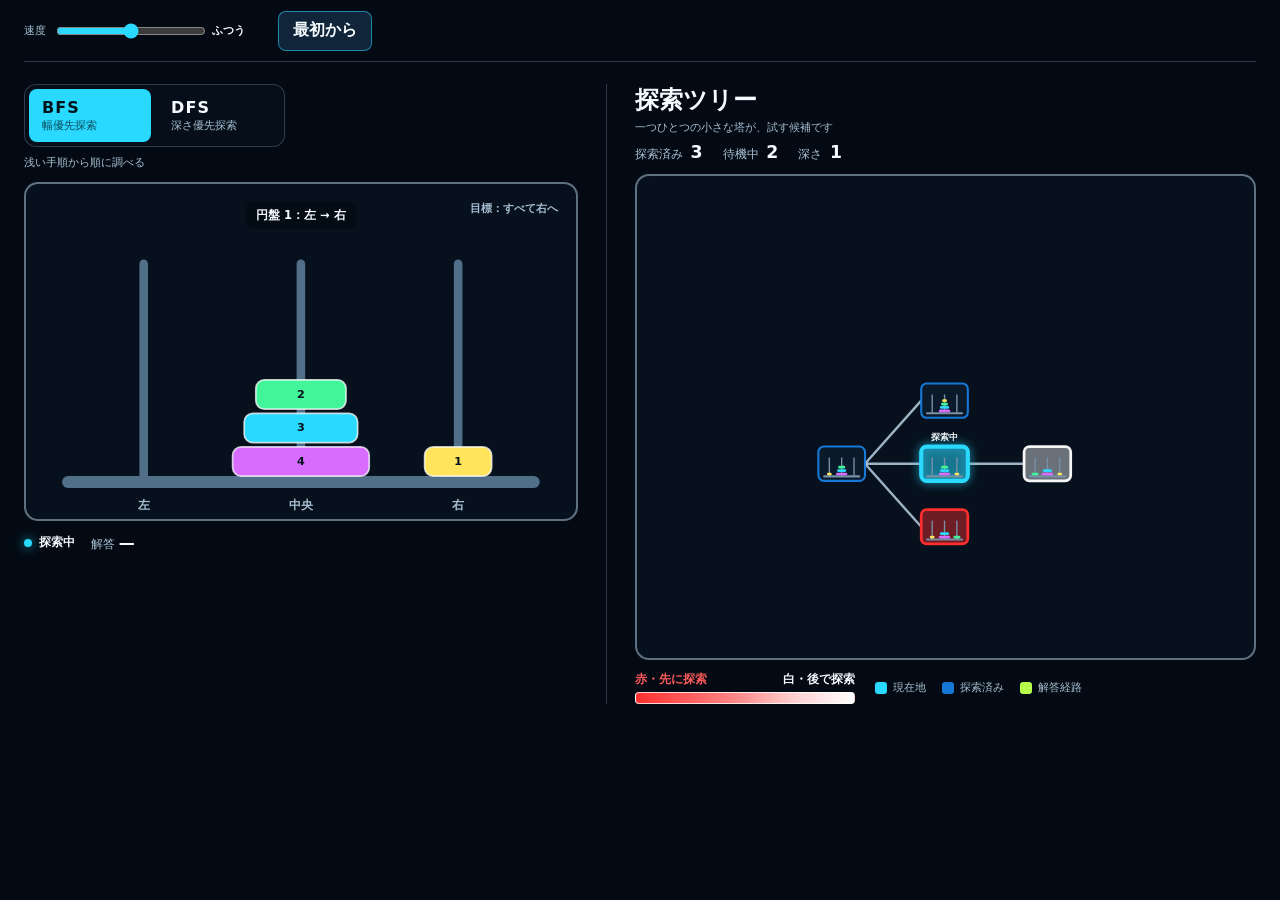
==== hanoi-search/index.html @ 5172ea23 "Add search algorithm demo (maze and Tower of Hanoi) for GitHub Pages Co-Authored-By: Claude Opus 5 <" ====
<!doctype html>
<html lang="ja">
  <head>
    <meta charset="UTF-8" />
    <meta name="viewport" content="width=device-width, initial-scale=1.0" />
    <meta name="description" content="ハノイの塔を探索木と一緒に可視化するBFS・DFSデモ" />
    <title>ハノイの塔 | BFS・DFS探索</title>
    <link rel="stylesheet" href="style.css" />
  </head>
  <body>
    <main class="app">
      <header class="topbar">
        <div class="controls">
          <label for="speed"><span>速度</span><input id="speed" type="range" min="1" max="5" value="3" /><strong id="speed-label">ふつう</strong></label>
          <button id="restart" type="button">最初から</button>
        </div>
      </header>

      <div class="workspace">
        <section class="tower-panel" aria-labelledby="algorithm-title">
          <header class="section-heading">
            <div>
              <h1 id="algorithm-title" class="sr-only">BFS <span>幅優先探索</span></h1>
              <div class="algorithm-switch" role="group" aria-label="探索アルゴリズム">
                <button class="algorithm-button active" type="button" data-algorithm="bfs" aria-pressed="true"><strong>BFS</strong><span>幅優先探索</span></button>
                <button class="algorithm-button" type="button" data-algorithm="dfs" aria-pressed="false"><strong>DFS</strong><span>深さ優先探索</span></button>
              </div>
              <p id="algorithm-copy">浅い手順から順に調べる</p>
            </div>
          </header>

          <div class="tower-stage">
            <span class="goal-caption">目標：すべて右へ</span>
            <svg id="tower" viewBox="0 0 640 390" role="img" aria-labelledby="tower-title tower-desc">
              <title id="tower-title">現在探索しているハノイの塔</title>
              <desc id="tower-desc">ランダムに配置された4枚の円盤を右の柱へ集めます</desc>
              <g class="tower-structure" aria-hidden="true">
                <rect class="base" x="42" y="340" width="556" height="14" rx="7"></rect>
                <rect class="peg" x="132" y="88" width="10" height="258" rx="5"></rect>
                <rect class="peg" x="315" y="88" width="10" height="258" rx="5"></rect>
                <rect class="peg" x="498" y="88" width="10" height="258" rx="5"></rect>
                <text x="137" y="378">左</text><text x="320" y="378">中央</text><text x="503" y="378">右</text>
              </g>
              <g id="disks" aria-hidden="true"></g>
            </svg>
            <div class="move-caption" id="move-caption" aria-live="polite">開始状態</div>
          </div>

          <div class="solution-summary" aria-label="解答と再生">
            <div class="solution-state">
              <div class="status" id="status" role="status" aria-live="polite"><i aria-hidden="true"></i><span>探索中</span></div>
              <span class="solution-length">解答 <strong id="path-count">—</strong></span>
            </div>
            <div class="result-actions" id="result-actions" hidden>
              <button id="view-solution" type="button">解答経路を見る</button>
              <span id="countdown-label"><strong id="countdown">5</strong>秒後に次へ</span>
            </div>
          </div>
        </section>

        <section class="tree-panel" aria-labelledby="tree-title">
          <header class="section-heading tree-heading">
            <div>
              <h2 id="tree-title">探索ツリー</h2>
              <p>一つひとつの小さな塔が、試す候補です</p>
            </div>
          </header>

          <div class="metrics" aria-label="探索ツリーの状況">
            <span>探索済み <strong id="visited-count">0</strong></span>
            <span>待機中 <strong id="frontier-count">1</strong></span>
            <span>深さ <strong id="depth-count">0</strong></span>
          </div>

          <div class="tree-stage">
            <svg id="tree" viewBox="-450 -300 900 600" role="img" aria-labelledby="tree-svg-title tree-svg-desc">
              <title id="tree-svg-title">ハノイの塔の探索ツリー</title>
              <desc id="tree-svg-desc">発見された状態が親の右側へ枝分かれし、カメラが現在地へ緩やかに追従します</desc>
              <g id="tree-edges"></g>
              <g id="tree-nodes"></g>
            </svg>
          </div>

          <div class="color-guide" aria-label="探索ツリーの色の説明">
            <div class="frontier-key" aria-label="探索候補は赤を先に、白を後で探索します">
              <span>赤・先に探索</span><span>白・後で探索</span><i aria-hidden="true"></i>
            </div>
            <div class="tree-legend">
              <span><i class="current"></i>現在地</span>
              <span><i class="visited"></i>探索済み</span>
              <span><i class="path"></i>解答経路</span>
            </div>
          </div>
        </section>
      </div>
    </main>

    <script src="../search-demo/bridge.js"></script>
    <script src="script.js"></script>
  </body>
</html>
---- hanoi-search/style.css ----
:root {
  color-scheme: dark;
  --bg: #030a13;
  --surface: #06111d;
  --surface-raised: #10253a;
  --line: rgba(200, 224, 245, 0.22);
  --line-strong: rgba(200, 224, 245, 0.46);
  --text: #f5fbff;
  --muted: #a8bfd3;
  --cyan: #29d9ff;
  --green: #42f59b;
  --path: #b7ff4a;
  --visited: #1479d7;
  --peg: #526f89;
  font-family: Inter, "Noto Sans JP", "Yu Gothic UI", "Meiryo", system-ui, sans-serif;
}

* { box-sizing: border-box; }

[hidden] { display: none !important; }
.sr-only { position: absolute; width: 1px; height: 1px; overflow: hidden; clip-path: inset(50%); white-space: nowrap; }

body {
  margin: 0;
  min-width: 320px;
  min-height: 100vh;
  overflow-x: hidden;
  background: var(--bg);
  color: var(--text);
}

button,
input { font: inherit; }

button:focus-visible,
input:focus-visible {
  outline: 3px solid rgba(41, 217, 255, 0.6);
  outline-offset: 3px;
}

.app {
  width: min(1600px, 100%);
  margin: 0 auto;
  padding: 0 24px 24px;
}

.topbar {
  min-height: 62px;
  display: flex;
  align-items: center;
  gap: 28px;
  border-bottom: 1px solid var(--line);
}

.algorithm-switch {
  display: flex;
  gap: 7px;
  padding: 4px;
  border: 1px solid var(--line);
  border-radius: 12px;
  background: #050e19;
}

.algorithm-button {
  min-width: 122px;
  padding: 9px 13px;
  border: 0;
  border-radius: 8px;
  background: transparent;
  color: var(--text);
  text-align: left;
  cursor: pointer;
}

.algorithm-button strong,
.algorithm-button span { display: block; }

.algorithm-button strong { letter-spacing: 0.07em; }
.algorithm-button span { margin-top: 2px; color: var(--muted); font-size: 0.68rem; }

.algorithm-button.active {
  background: var(--cyan);
  color: #03131b;
}

.algorithm-button.active span { color: rgba(3, 19, 27, 0.72); }

.frontier-key {
  display: grid;
  grid-template-columns: 1fr 1fr;
  width: 220px;
  flex: none;
  align-items: center;
  gap: 5px 10px;
  color: var(--text);
  font-size: 0.73rem;
  font-weight: 800;
  white-space: nowrap;
}

.frontier-key span:first-child { color: #ff5b5b; }
.frontier-key span:nth-child(2) { text-align: right; }

.frontier-key i {
  grid-column: 1 / -1;
  height: 12px;
  border: 1px solid rgba(255, 255, 255, 0.78);
  border-radius: 4px;
  background: linear-gradient(to right, #ff2f2f, #ff8585 45%, #ffd0d0 73%, #ffffff);
}

.controls {
  display: flex;
  align-items: center;
  gap: 16px;
}

.controls label {
  display: grid;
  grid-template-columns: auto minmax(95px, 150px) 3.1rem;
  align-items: center;
  gap: 8px;
  color: var(--muted);
  font-size: 0.7rem;
}

.controls input { width: 100%; accent-color: var(--cyan); }
.controls strong { color: var(--text); }

.controls button {
  min-height: 40px;
  padding: 8px 14px;
  border: 1px solid rgba(41, 217, 255, 0.55);
  border-radius: 8px;
  background: var(--surface-raised);
  color: var(--text);
  font-weight: 800;
  cursor: pointer;
}

.workspace {
  display: grid;
  grid-template-columns: minmax(420px, 0.92fr) minmax(520px, 1.08fr);
  gap: 28px;
  padding-top: 22px;
}

.tower-panel,
.tree-panel { min-width: 0; }

.tree-panel {
  padding-left: 28px;
  border-left: 1px solid var(--line);
}

.section-heading {
  min-height: 58px;
  display: flex;
  align-items: flex-start;
  justify-content: space-between;
  gap: 16px;
}

.section-heading h1,
.section-heading h2,
.section-heading p { margin: 0; }

.section-heading h1,
.section-heading h2 { font-size: clamp(1.15rem, 2vw, 1.48rem); }

.section-heading h1 span {
  margin-left: 7px;
  color: var(--muted);
  font-size: 0.7em;
}

.section-heading p { margin-top: 4px; color: var(--muted); font-size: 0.7rem; }
.tower-panel .section-heading { padding-bottom: 12px; }
.tower-panel .section-heading p { margin-top: 8px; }

.status {
  display: inline-flex;
  align-items: center;
  gap: 7px;
  margin-top: 4px;
  font-size: 0.72rem;
  font-weight: 800;
}

.status i {
  width: 8px;
  height: 8px;
  border-radius: 50%;
  background: var(--cyan);
  box-shadow: 0 0 11px rgba(41, 217, 255, 0.8);
}

.status.done i { background: var(--path); box-shadow: 0 0 11px rgba(183, 255, 74, 0.8); }

.tower-stage,
.tree-stage {
  position: relative;
  overflow: hidden;
  border: 2px solid var(--line-strong);
  border-radius: 14px;
  background: var(--surface);
}

#tower {
  display: block;
  width: 100%;
  height: auto;
  max-height: 560px;
}

.tower-structure .base,
.tower-structure .peg { fill: var(--peg); }

.tower-structure text {
  fill: var(--muted);
  font-size: 14px;
  font-weight: 700;
  text-anchor: middle;
}

.disk {
  transition: transform 0.18s ease;
}

.disk rect {
  stroke: rgba(255, 255, 255, 0.75);
  stroke-width: 2px;
}

.disk text {
  fill: #03101b;
  font-size: 13px;
  font-weight: 900;
  text-anchor: middle;
  dominant-baseline: central;
}

.move-caption {
  position: absolute;
  left: 50%;
  top: 18px;
  transform: translateX(-50%);
  padding: 6px 10px;
  border-radius: 6px;
  background: rgba(3, 10, 19, 0.82);
  color: var(--text);
  font-size: 0.72rem;
  font-weight: 800;
  white-space: nowrap;
}

.goal-caption {
  position: absolute;
  z-index: 2;
  top: 18px;
  right: 18px;
  color: var(--muted);
  font-size: 0.68rem;
  font-weight: 700;
}

.result-actions {
  display: flex;
  align-items: center;
  justify-content: flex-start;
  flex-wrap: wrap;
  gap: 13px;
  padding: 0;
}

.solution-summary {
  display: flex;
  align-items: center;
  flex-wrap: wrap;
  gap: 10px 20px;
  padding: 12px 0;
}
.solution-state { display: flex; align-items: center; gap: 16px; }
.solution-state .status { margin: 0; }
.solution-length { color: var(--muted); font-size: 0.72rem; white-space: nowrap; }
.solution-length strong { color: var(--text); font-size: 1rem; }

.result-actions button {
  min-height: 40px;
  padding: 8px 14px;
  border: 1px solid var(--path);
  border-radius: 8px;
  background: rgba(183, 255, 74, 0.12);
  color: var(--text);
  font-weight: 800;
  cursor: pointer;
}

.result-actions button:hover { background: rgba(183, 255, 74, 0.2); }
.result-actions button:disabled { cursor: default; opacity: 0.62; }

.result-actions span {
  min-width: 7.5rem;
  color: var(--muted);
  font-size: 0.7rem;
}

.result-actions span strong {
  margin-right: 3px;
  color: var(--text);
  font-size: 1rem;
  font-variant-numeric: tabular-nums;
}

.metrics {
  display: flex;
  justify-content: flex-start;
  flex-wrap: wrap;
  gap: 20px;
  padding: 0 0 12px;
  color: var(--muted);
  font-size: 0.72rem;
}

.metrics strong {
  margin-left: 4px;
  color: var(--text);
  font-size: 1.08rem;
  font-variant-numeric: tabular-nums;
}

.tree-depth {
  margin-top: 5px;
  color: var(--muted);
  font-size: 0.7rem;
}

.tree-depth strong { color: var(--text); font-size: 1rem; }

.tree-stage { height: min(54vh, 540px); min-height: 340px; }

#tree { display: block; width: 100%; height: 100%; }

.tree-edge {
  stroke: rgba(200, 224, 245, 0.78);
  stroke-width: 3.5;
  stroke-linecap: round;
}

.tree-edge.solution {
  stroke: var(--path);
  stroke-width: 6;
  filter: drop-shadow(0 0 4px rgba(183, 255, 74, 0.6));
}

.tree-node .node-bg {
  fill: #0b1a2a;
  stroke: var(--visited);
  stroke-width: 3;
}

.tree-node.frontier .node-bg { stroke-width: 4; fill-opacity: 0.4; }
.tree-node.current .node-bg { stroke: var(--cyan); fill: var(--cyan); fill-opacity: 0.34; stroke-width: 6; filter: drop-shadow(0 0 7px rgba(41, 217, 255, 0.75)); }
.tree-node.solution .node-bg { stroke: var(--path); stroke-width: 5; }
.tree-node.current.solution .node-bg {
  stroke: var(--cyan);
  fill: var(--cyan);
  fill-opacity: 0.34;
  stroke-width: 6;
}

.mini-base,
.mini-peg { fill: #7890a6; }

.now-label {
  fill: var(--text);
  font-size: 13px;
  font-weight: 900;
  text-anchor: middle;
}

.tree-legend {
  display: flex;
  justify-content: flex-start;
  flex-wrap: wrap;
  gap: 9px 16px;
  padding: 0;
  color: var(--muted);
  font-size: 0.68rem;
}

.color-guide { display: flex; align-items: center; flex-wrap: wrap; gap: 12px 20px; padding-top: 12px; }

.tree-legend span { display: inline-flex; align-items: center; gap: 6px; }
.tree-legend i { width: 12px; height: 12px; border-radius: 3px; }
.tree-legend .current { background: var(--cyan); }
.tree-legend .frontier { background: linear-gradient(135deg, #ff2f2f, #ffffff); }
.tree-legend .visited { background: var(--visited); }
.tree-legend .path { background: var(--path); }

@media (max-width: 1080px) {
  .topbar { padding: 10px 0; }
  .workspace { grid-template-columns: 1fr; }
  .tree-panel { padding: 24px 0 0; border-top: 1px solid var(--line); border-left: 0; }
  .tree-stage { height: 520px; }
}

@media (max-width: 620px) {
  .app { padding-inline: 13px; }
  .topbar { display: flex; align-items: stretch; flex-direction: column; gap: 11px; }
  .algorithm-switch { width: 100%; }
  .algorithm-button { flex: 1; min-width: 0; }
  .controls { align-items: stretch; flex-direction: column; }
  .controls label { grid-template-columns: auto 1fr 3rem; }
  .frontier-key { font-size: 0.66rem; }
  .workspace { padding-top: 17px; }
  .section-heading h1 span { display: block; margin: 2px 0 0; }
  .tower-stage { border-radius: 11px; }
  .tree-stage { min-height: 380px; height: 470px; }
  .metrics { gap: 8px 20px; }
  .tree-legend { justify-content: flex-start; }
}

@media (prefers-reduced-motion: reduce) {
  .disk { transition-duration: 0.01ms; }
}
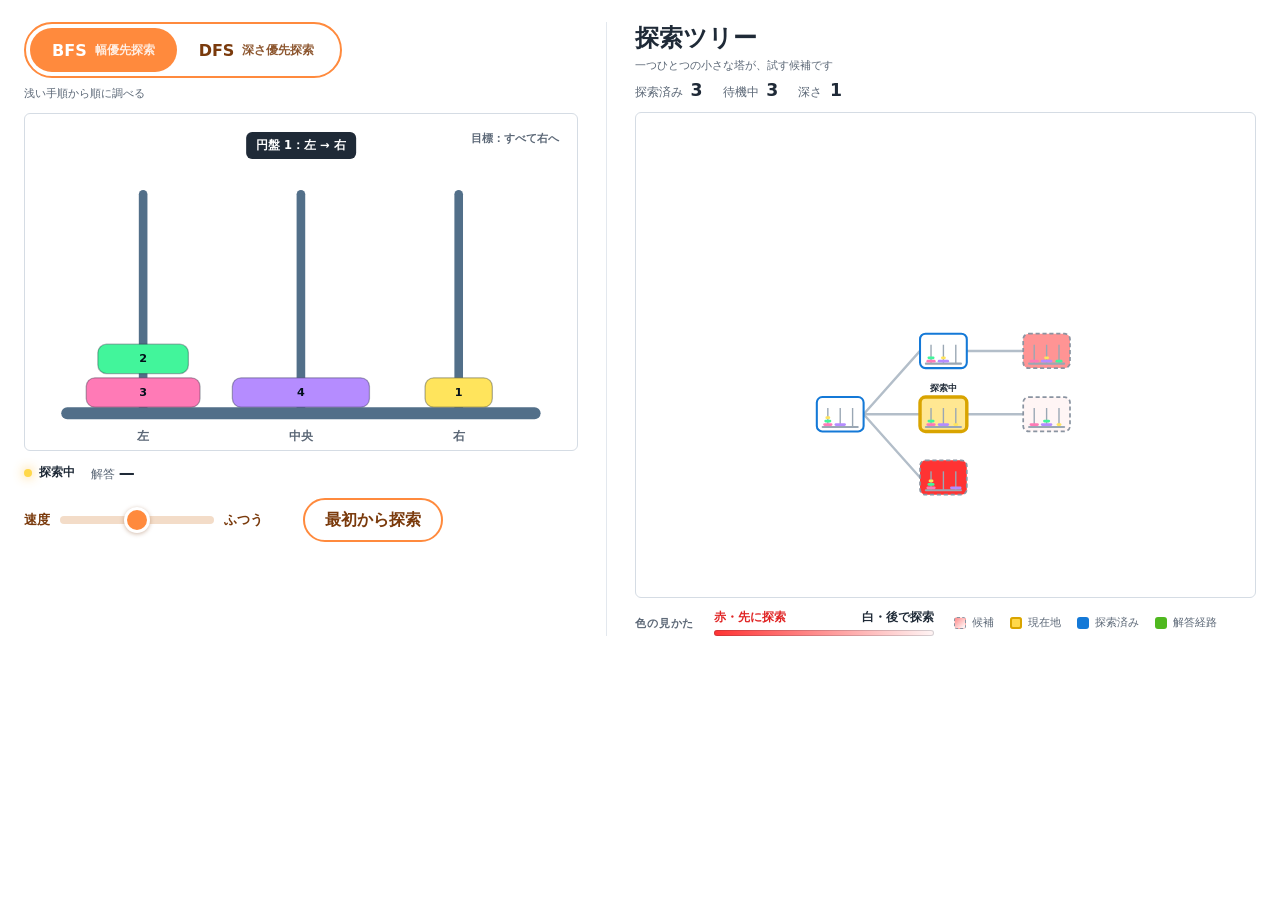
==== commit 5441702b: "Redesign demo UI for visitors: white theme, contextual controls, draggable Hanoi tree - Place each c" ====
--- a/hanoi-search/index.html
+++ b/hanoi-search/index.html
@@ -5,25 +5,20 @@
     <meta name="viewport" content="width=device-width, initial-scale=1.0" />
     <meta name="description" content="ハノイの塔を探索木と一緒に可視化するBFS・DFSデモ" />
     <title>ハノイの塔 | BFS・DFS探索</title>
+    <link rel="stylesheet" href="../search-demo/controls.css" />
     <link rel="stylesheet" href="style.css" />
   </head>
   <body>
     <main class="app">
-      <header class="topbar">
-        <div class="controls">
-          <label for="speed"><span>速度</span><input id="speed" type="range" min="1" max="5" value="3" /><strong id="speed-label">ふつう</strong></label>
-          <button id="restart" type="button">最初から</button>
-        </div>
-      </header>
-
       <div class="workspace">
         <section class="tower-panel" aria-labelledby="algorithm-title">
           <header class="section-heading">
             <div>
               <h1 id="algorithm-title" class="sr-only">BFS <span>幅優先探索</span></h1>
-              <div class="algorithm-switch" role="group" aria-label="探索アルゴリズム">
-                <button class="algorithm-button active" type="button" data-algorithm="bfs" aria-pressed="true"><strong>BFS</strong><span>幅優先探索</span></button>
-                <button class="algorithm-button" type="button" data-algorithm="dfs" aria-pressed="false"><strong>DFS</strong><span>深さ優先探索</span></button>
+              <!-- Choosing which search to watch belongs with its title. -->
+              <div class="segmented" role="group" aria-label="探索アルゴリズム">
+                <button type="button" data-algorithm="bfs" aria-pressed="true">BFS <small>幅優先探索</small></button>
+                <button type="button" data-algorithm="dfs" aria-pressed="false">DFS <small>深さ優先探索</small></button>
               </div>
               <p id="algorithm-copy">浅い手順から順に調べる</p>
             </div>
@@ -52,9 +47,15 @@
               <span class="solution-length">解答 <strong id="path-count">—</strong></span>
             </div>
             <div class="result-actions" id="result-actions" hidden>
-              <button id="view-solution" type="button">解答経路を見る</button>
+              <button id="view-solution" class="ctl" type="button">解答経路を見る</button>
               <span id="countdown-label"><strong id="countdown">5</strong>秒後に次へ</span>
+              <span id="hold-label" hidden>さわっている間は次へ進みません</span>
             </div>
+          </div>
+
+          <div class="playback">
+            <label class="speed" for="speed"><span>速度</span><input id="speed" type="range" min="1" max="5" value="3" /><strong id="speed-label">ふつう</strong></label>
+            <button id="restart" class="ctl" type="button">最初から探索</button>
           </div>
         </section>
 
@@ -79,13 +80,16 @@
               <g id="tree-edges"></g>
               <g id="tree-nodes"></g>
             </svg>
+            <span class="drag-hint" id="drag-hint" hidden>ドラッグでツリーを動かせます</span>
           </div>
 
           <div class="color-guide" aria-label="探索ツリーの色の説明">
-            <div class="frontier-key" aria-label="探索候補は赤を先に、白を後で探索します">
+            <span class="guide-title">色の見かた</span>
+            <div class="frontier-key" aria-label="点線の枠は探索候補で、赤を先に、白を後で探索します">
               <span>赤・先に探索</span><span>白・後で探索</span><i aria-hidden="true"></i>
             </div>
             <div class="tree-legend">
+              <span><i class="frontier"></i>候補</span>
               <span><i class="current"></i>現在地</span>
               <span><i class="visited"></i>探索済み</span>
               <span><i class="path"></i>解答経路</span>
--- a/search-demo/controls.css
+++ b/search-demo/controls.css
@@ -0,0 +1,130 @@
+/* Shared look for everything a visitor can touch. Only these elements use the accent color. */
+:root {
+  --accent: #ff8a3d;
+  --accent-soft: #fff1e6;
+  --accent-ink: #7a3a0c;
+  --current: #ffd84a;
+  --board: #13233a;
+  --board-text: #f5fbff;
+  --board-muted: #a8bfd3;
+}
+
+/* Switches between views: one pill, the chosen side is filled. */
+.segmented {
+  display: inline-flex;
+  padding: 4px;
+  border: 2px solid var(--accent);
+  border-radius: 999px;
+  background: #ffffff;
+}
+.segmented button {
+  min-height: 44px;
+  display: inline-flex;
+  align-items: center;
+  justify-content: center;
+  gap: 8px;
+  padding: 0 22px;
+  border: 0;
+  border-radius: 999px;
+  background: transparent;
+  color: var(--accent-ink);
+  font: inherit;
+  font-weight: 800;
+  white-space: nowrap;
+  cursor: pointer;
+  touch-action: manipulation;
+  -webkit-tap-highlight-color: transparent;
+}
+.segmented button:hover { background: var(--accent-soft); }
+.segmented button[aria-pressed="true"] { background: var(--accent); color: #ffffff; cursor: default; }
+.segmented small { font-size: 0.72em; font-weight: 700; opacity: 0.85; }
+
+/* One-shot actions. */
+.ctl {
+  min-height: 44px;
+  display: inline-flex;
+  align-items: center;
+  justify-content: center;
+  gap: 6px;
+  padding: 0 20px;
+  border: 2px solid var(--accent);
+  border-radius: 999px;
+  background: #ffffff;
+  color: var(--accent-ink);
+  font: inherit;
+  font-weight: 800;
+  white-space: nowrap;
+  cursor: pointer;
+  touch-action: manipulation;
+  -webkit-tap-highlight-color: transparent;
+}
+.ctl:hover { background: var(--accent-soft); }
+.ctl:disabled { cursor: default; opacity: 0.5; }
+
+/* Speed slider: no frame, the big knob is the affordance. */
+.speed {
+  min-height: 44px;
+  display: inline-flex;
+  align-items: center;
+  gap: 10px;
+  color: var(--accent-ink);
+  font-size: 0.8rem;
+  font-weight: 800;
+  white-space: nowrap;
+  cursor: pointer;
+  touch-action: manipulation;
+}
+.speed strong { min-width: 4em; font-weight: 800; }
+.speed input {
+  appearance: none;
+  width: clamp(110px, 12vw, 180px);
+  height: 32px;
+  margin: 0;
+  border-radius: 16px;
+  background: transparent;
+  cursor: pointer;
+}
+.speed input::-webkit-slider-runnable-track { height: 8px; border-radius: 4px; background: #f3dcc8; }
+.speed input::-moz-range-track { height: 8px; border-radius: 4px; background: #f3dcc8; }
+.speed input::-webkit-slider-thumb {
+  appearance: none;
+  width: 26px;
+  height: 26px;
+  margin-top: -9px;
+  border: 3px solid #ffffff;
+  border-radius: 50%;
+  background: var(--accent);
+  box-shadow: 0 1px 4px rgba(122, 58, 12, 0.35);
+}
+.speed input::-moz-range-thumb { width: 20px; height: 20px; border: 3px solid #ffffff; border-radius: 50%; background: var(--accent); box-shadow: 0 1px 4px rgba(122, 58, 12, 0.35); }
+
+.segmented button:focus-visible, .ctl:focus-visible, .speed input:focus-visible { outline: 3px solid #1f2a37; outline-offset: 3px; }
+
+/* Tapping something that only displays information makes the controls blink. */
+.tap-hint .segmented, .tap-hint .ctl, .tap-hint .speed input { animation: ctl-pulse 0.45s ease-in-out 3; }
+@keyframes ctl-pulse {
+  50% { box-shadow: 0 0 0 6px rgba(255, 138, 61, 0.45); }
+}
+.tap-toast {
+  position: fixed;
+  z-index: 50;
+  padding: 8px 12px;
+  border-radius: 8px;
+  background: rgba(31, 42, 55, 0.94);
+  color: #ffffff;
+  font-size: 0.8rem;
+  font-weight: 800;
+  white-space: nowrap;
+  pointer-events: none;
+  transform: translate(-50%, calc(-100% - 14px));
+  animation: toast 1.8s ease forwards;
+}
+@keyframes toast {
+  0% { opacity: 0; }
+  10%, 75% { opacity: 1; }
+  100% { opacity: 0; }
+}
+
+@media (prefers-reduced-motion: reduce) {
+  .tap-hint .segmented, .tap-hint .ctl, .tap-hint .speed input { animation: none; outline: 3px solid var(--accent); }
+}
--- a/hanoi-search/style.css
+++ b/hanoi-search/style.css
@@ -1,15 +1,16 @@
 :root {
-  color-scheme: dark;
-  --bg: #030a13;
-  --surface: #06111d;
+  color-scheme: light;
+  --bg: #ffffff;
+  --surface: #ffffff;
   --surface-raised: #10253a;
-  --line: rgba(200, 224, 245, 0.22);
+  --line: #e3e8ee;
   --line-strong: rgba(200, 224, 245, 0.46);
-  --text: #f5fbff;
-  --muted: #a8bfd3;
+  --text: #1f2a37;
+  --muted: #5b6776;
   --cyan: #29d9ff;
   --green: #42f59b;
-  --path: #b7ff4a;
+  --path: #4fb81f;
+  --current-edge: #d9a400;
   --visited: #1479d7;
   --peg: #526f89;
   font-family: Inter, "Noto Sans JP", "Yu Gothic UI", "Meiryo", system-ui, sans-serif;
@@ -44,46 +45,15 @@
   padding: 0 24px 24px;
 }
 
-.topbar {
-  min-height: 62px;
-  display: flex;
-  align-items: center;
-  gap: 28px;
-  border-bottom: 1px solid var(--line);
-}
-
-.algorithm-switch {
-  display: flex;
-  gap: 7px;
-  padding: 4px;
-  border: 1px solid var(--line);
-  border-radius: 12px;
-  background: #050e19;
-}
-
-.algorithm-button {
-  min-width: 122px;
-  padding: 9px 13px;
-  border: 0;
-  border-radius: 8px;
-  background: transparent;
-  color: var(--text);
-  text-align: left;
-  cursor: pointer;
-}
-
-.algorithm-button strong,
-.algorithm-button span { display: block; }
-
-.algorithm-button strong { letter-spacing: 0.07em; }
-.algorithm-button span { margin-top: 2px; color: var(--muted); font-size: 0.68rem; }
-
-.algorithm-button.active {
-  background: var(--cyan);
-  color: #03131b;
-}
-
-.algorithm-button.active span { color: rgba(3, 19, 27, 0.72); }
+.guide-title { color: var(--muted); font-size: 0.7rem; font-weight: 800; letter-spacing: 0.08em; }
+
+.playback {
+  display: flex;
+  align-items: center;
+  flex-wrap: wrap;
+  gap: 12px 28px;
+  padding-top: 4px;
+}
 
 .frontier-key {
   display: grid;
@@ -98,44 +68,15 @@
   white-space: nowrap;
 }
 
-.frontier-key span:first-child { color: #ff5b5b; }
+.frontier-key span:first-child { color: #e02424; }
 .frontier-key span:nth-child(2) { text-align: right; }
 
 .frontier-key i {
   grid-column: 1 / -1;
-  height: 12px;
-  border: 1px solid rgba(255, 255, 255, 0.78);
-  border-radius: 4px;
-  background: linear-gradient(to right, #ff2f2f, #ff8585 45%, #ffd0d0 73%, #ffffff);
-}
-
-.controls {
-  display: flex;
-  align-items: center;
-  gap: 16px;
-}
-
-.controls label {
-  display: grid;
-  grid-template-columns: auto minmax(95px, 150px) 3.1rem;
-  align-items: center;
-  gap: 8px;
-  color: var(--muted);
-  font-size: 0.7rem;
-}
-
-.controls input { width: 100%; accent-color: var(--cyan); }
-.controls strong { color: var(--text); }
-
-.controls button {
-  min-height: 40px;
-  padding: 8px 14px;
-  border: 1px solid rgba(41, 217, 255, 0.55);
-  border-radius: 8px;
-  background: var(--surface-raised);
-  color: var(--text);
-  font-weight: 800;
-  cursor: pointer;
+  height: 6px;
+  border-radius: 3px;
+  background: linear-gradient(to right, hsl(0 100% 60%), hsl(0 100% 79%), hsl(0 100% 98%));
+  box-shadow: inset 0 0 0 1px rgba(31, 42, 55, 0.18);
 }
 
 .workspace {
@@ -191,18 +132,18 @@
   width: 8px;
   height: 8px;
   border-radius: 50%;
-  background: var(--cyan);
-  box-shadow: 0 0 11px rgba(41, 217, 255, 0.8);
-}
-
-.status.done i { background: var(--path); box-shadow: 0 0 11px rgba(183, 255, 74, 0.8); }
+  background: var(--current);
+  box-shadow: 0 0 11px rgba(255, 182, 39, 0.8);
+}
+
+.status.done i { background: var(--path); box-shadow: none; }
 
 .tower-stage,
 .tree-stage {
   position: relative;
   overflow: hidden;
-  border: 2px solid var(--line-strong);
-  border-radius: 14px;
+  border: 1px solid #d5dce4;
+  border-radius: 6px;
   background: var(--surface);
 }
 
@@ -227,10 +168,7 @@
   transition: transform 0.18s ease;
 }
 
-.disk rect {
-  stroke: rgba(255, 255, 255, 0.75);
-  stroke-width: 2px;
-}
+.disk rect { stroke: rgba(31, 42, 55, 0.35); stroke-width: 1.5px; }
 
 .disk text {
   fill: #03101b;
@@ -247,8 +185,8 @@
   transform: translateX(-50%);
   padding: 6px 10px;
   border-radius: 6px;
-  background: rgba(3, 10, 19, 0.82);
-  color: var(--text);
+  background: #1f2a37;
+  color: #ffffff;
   font-size: 0.72rem;
   font-weight: 800;
   white-space: nowrap;
@@ -285,20 +223,6 @@
 .solution-length { color: var(--muted); font-size: 0.72rem; white-space: nowrap; }
 .solution-length strong { color: var(--text); font-size: 1rem; }
 
-.result-actions button {
-  min-height: 40px;
-  padding: 8px 14px;
-  border: 1px solid var(--path);
-  border-radius: 8px;
-  background: rgba(183, 255, 74, 0.12);
-  color: var(--text);
-  font-weight: 800;
-  cursor: pointer;
-}
-
-.result-actions button:hover { background: rgba(183, 255, 74, 0.2); }
-.result-actions button:disabled { cursor: default; opacity: 0.62; }
-
 .result-actions span {
   min-width: 7.5rem;
   color: var(--muted);
@@ -339,10 +263,43 @@
 
 .tree-stage { height: min(54vh, 540px); min-height: 340px; }
 
-#tree { display: block; width: 100%; height: 100%; }
+#tree { display: block; width: 100%; height: 100%; user-select: none; }
+
+/* After a search ends the tree can be dragged; the orange frame marks it as touchable. */
+.tree-stage.draggable { border-color: var(--accent); cursor: grab; touch-action: none; }
+.tree-stage.dragging { cursor: grabbing; }
+.drag-hint {
+  position: absolute;
+  left: 50%;
+  bottom: 12px;
+  transform: translateX(-50%);
+  padding: 6px 14px;
+  border-radius: 999px;
+  background: var(--accent);
+  color: #ffffff;
+  font-size: 0.75rem;
+  font-weight: 800;
+  white-space: nowrap;
+  pointer-events: none;
+  transition: opacity 0.2s;
+}
+.tree-stage.dragging .drag-hint { opacity: 0; }
+
+/* The replay button shares the solution path's green, so it reads as "show that green path". */
+#view-solution { border-color: #3f9e17; color: #2b6a0f; }
+#view-solution:hover { background: #eef8e8; }
+/* Offered after the tree has been dragged. */
+#view-solution.suggested { background: #3f9e17; color: #ffffff; animation: suggest 0.9s ease-in-out 4; }
+.drag-hint.suggest { background: #3f9e17; }
+@keyframes suggest {
+  50% { box-shadow: 0 0 0 8px rgba(79, 184, 31, 0.4); }
+}
+@media (prefers-reduced-motion: reduce) {
+  #view-solution.suggested { animation: none; }
+}
 
 .tree-edge {
-  stroke: rgba(200, 224, 245, 0.78);
+  stroke: #b3bec9;
   stroke-width: 3.5;
   stroke-linecap: round;
 }
@@ -350,27 +307,27 @@
 .tree-edge.solution {
   stroke: var(--path);
   stroke-width: 6;
-  filter: drop-shadow(0 0 4px rgba(183, 255, 74, 0.6));
+  filter: drop-shadow(0 0 5px rgba(79, 184, 31, 0.8));
 }
 
 .tree-node .node-bg {
-  fill: #0b1a2a;
+  fill: #ffffff;
   stroke: var(--visited);
   stroke-width: 3;
 }
 
-.tree-node.frontier .node-bg { stroke-width: 4; fill-opacity: 0.4; }
-.tree-node.current .node-bg { stroke: var(--cyan); fill: var(--cyan); fill-opacity: 0.34; stroke-width: 6; filter: drop-shadow(0 0 7px rgba(41, 217, 255, 0.75)); }
-.tree-node.solution .node-bg { stroke: var(--path); stroke-width: 5; }
+.tree-node.frontier .node-bg { stroke: #8a94a1; stroke-width: 2.5; stroke-dasharray: 6 4; }
+.tree-node.current .node-bg { stroke: var(--current-edge); fill: var(--current); fill-opacity: 0.6; stroke-width: 5; stroke-dasharray: none; }
+.tree-node.solution .node-bg { stroke: var(--path); stroke-width: 5; stroke-dasharray: none; filter: drop-shadow(0 0 6px rgba(79, 184, 31, 0.75)); }
 .tree-node.current.solution .node-bg {
-  stroke: var(--cyan);
-  fill: var(--cyan);
-  fill-opacity: 0.34;
-  stroke-width: 6;
+  stroke: var(--current-edge);
+  fill: var(--current);
+  fill-opacity: 0.6;
+  stroke-width: 5;
 }
 
 .mini-base,
-.mini-peg { fill: #7890a6; }
+.mini-peg { fill: #9aa7b4; }
 
 .now-label {
   fill: var(--text);
@@ -393,13 +350,12 @@
 
 .tree-legend span { display: inline-flex; align-items: center; gap: 6px; }
 .tree-legend i { width: 12px; height: 12px; border-radius: 3px; }
-.tree-legend .current { background: var(--cyan); }
-.tree-legend .frontier { background: linear-gradient(135deg, #ff2f2f, #ffffff); }
+.tree-legend .current { background: var(--current); box-shadow: inset 0 0 0 2px var(--current-edge); }
+.tree-legend .frontier { border: 1.5px dashed #8a94a1; background: linear-gradient(135deg, #ff8a8a, #ffffff); }
 .tree-legend .visited { background: var(--visited); }
 .tree-legend .path { background: var(--path); }
 
 @media (max-width: 1080px) {
-  .topbar { padding: 10px 0; }
   .workspace { grid-template-columns: 1fr; }
   .tree-panel { padding: 24px 0 0; border-top: 1px solid var(--line); border-left: 0; }
   .tree-stage { height: 520px; }
@@ -407,11 +363,10 @@
 
 @media (max-width: 620px) {
   .app { padding-inline: 13px; }
-  .topbar { display: flex; align-items: stretch; flex-direction: column; gap: 11px; }
-  .algorithm-switch { width: 100%; }
-  .algorithm-button { flex: 1; min-width: 0; }
-  .controls { align-items: stretch; flex-direction: column; }
-  .controls label { grid-template-columns: auto 1fr 3rem; }
+  .tower-panel .segmented { width: 100%; }
+  .tower-panel .segmented button { flex: 1; padding-inline: 8px; }
+  .playback > * { flex: 1; }
+  .speed input { flex: 1; }
   .frontier-key { font-size: 0.66rem; }
   .workspace { padding-top: 17px; }
   .section-heading h1 span { display: block; margin: 2px 0 0; }
